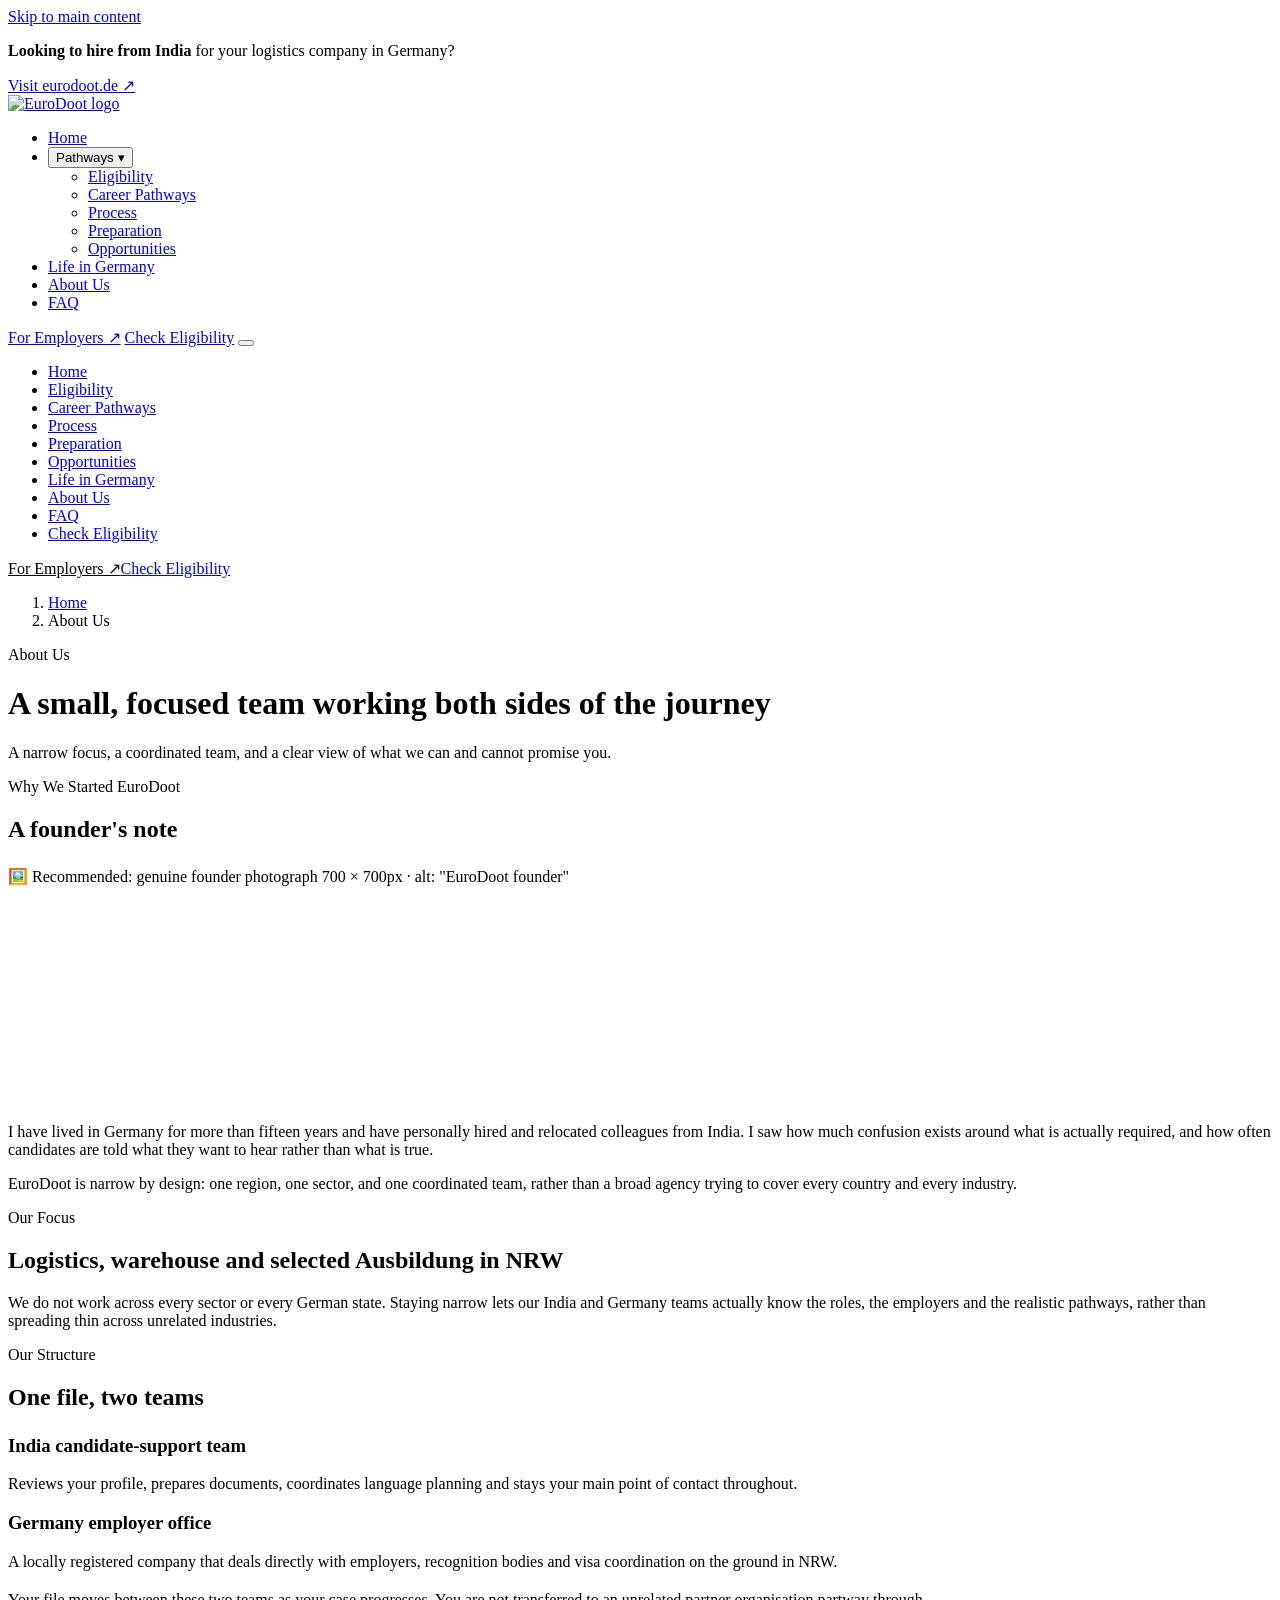
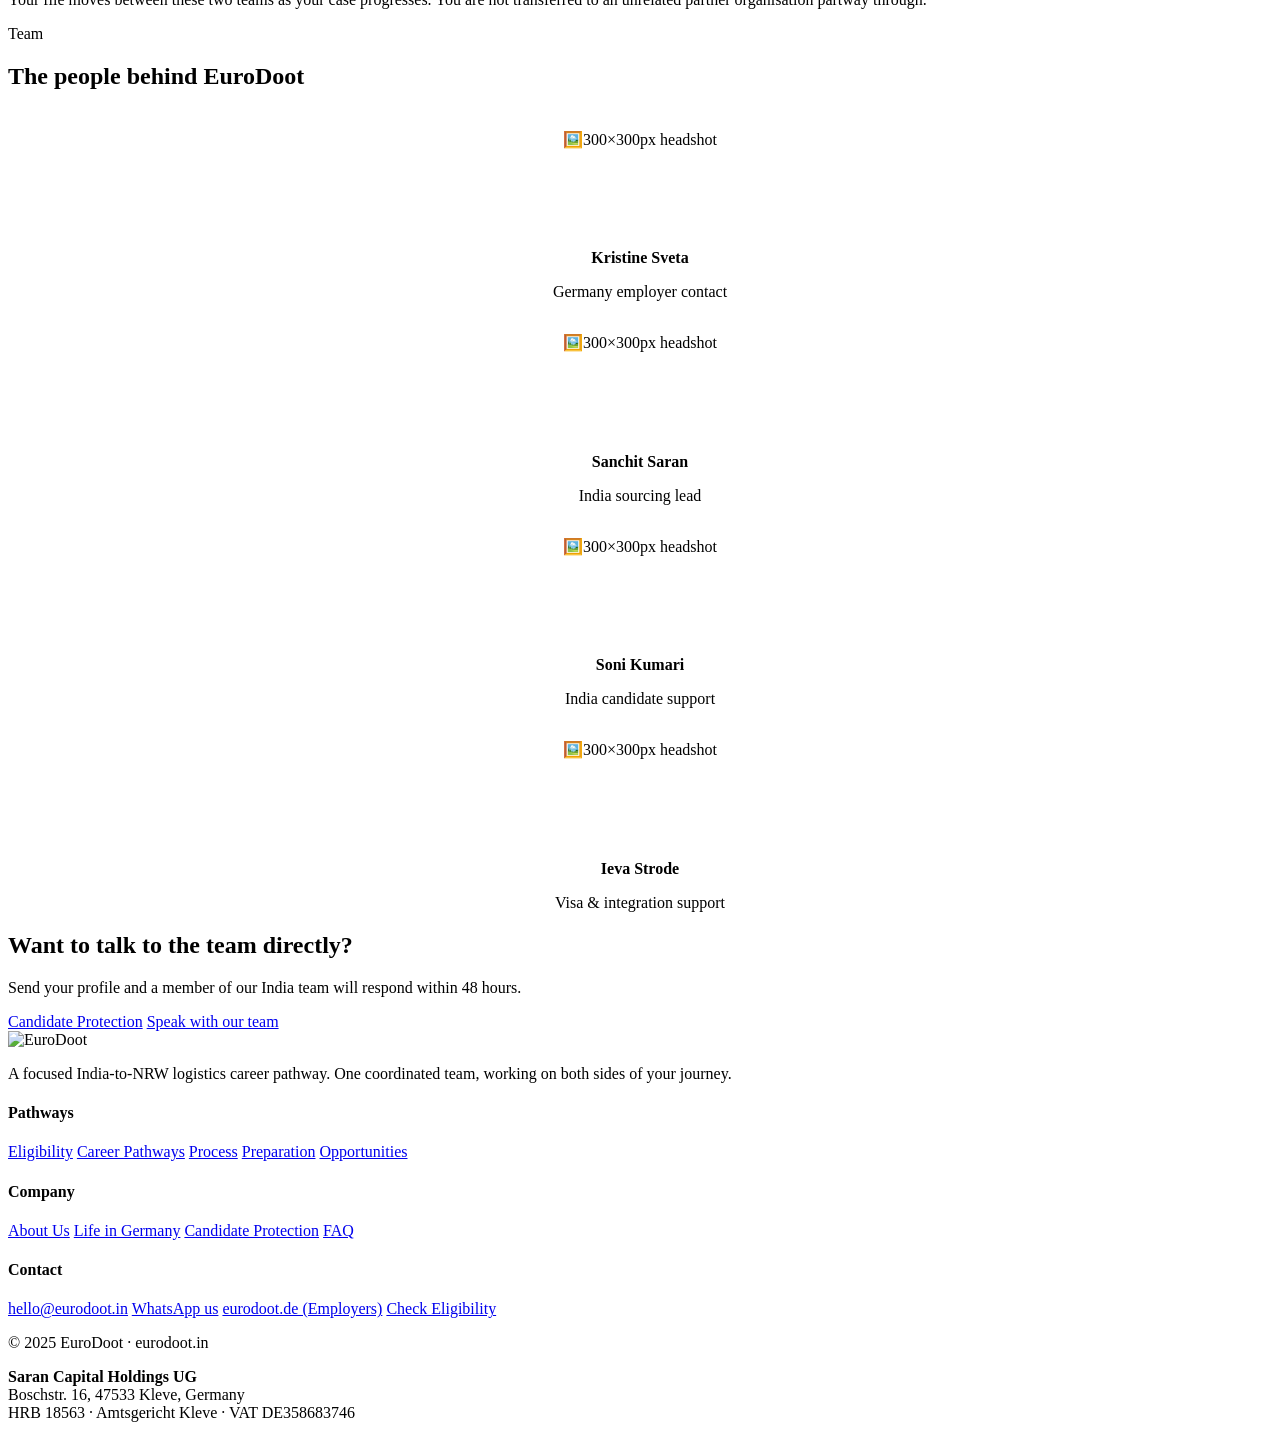
==== about.html @ 1fe2af6f "Add files via upload" ====
<!DOCTYPE html>
<html lang="en">
<head>
<meta charset="UTF-8">
<meta name="viewport" content="width=device-width, initial-scale=1.0">
<title>About EuroDoot: India-to-Germany Logistics Careers | EuroDoot</title>
<meta name="description" content="EuroDoot is a focused India-to-NRW logistics career pathway, with a candidate-support team in India and a registered employer office in Germany.">
<link rel="canonical" href="https://eurodoot.in/about.html">
<meta property="og:type" content="website">
<meta property="og:title" content="About EuroDoot: India-to-Germany Logistics Careers | EuroDoot">
<meta property="og:description" content="EuroDoot is a focused India-to-NRW logistics career pathway, with a candidate-support team in India and a registered employer office in Germany.">
<meta property="og:url" content="https://eurodoot.in/about.html">
<meta property="og:site_name" content="EuroDoot">
<meta name="twitter:card" content="summary">
<meta name="twitter:title" content="About EuroDoot: India-to-Germany Logistics Careers | EuroDoot">
<meta name="twitter:description" content="EuroDoot is a focused India-to-NRW logistics career pathway, with a candidate-support team in India and a registered employer office in Germany.">
<link rel="icon" href="assets/images/favicon.png" sizes="32x32">
<link href="https://fonts.googleapis.com/css2?family=Playfair+Display:ital,wght@0,400;0,600;1,400&family=Outfit:wght@300;400;500;600;700&display=swap" rel="stylesheet">
<link rel="stylesheet" href="assets/style.css">
<script type="application/ld+json">
{
  "@context": "https://schema.org",
  "@type": "Organization",
  "name": "EuroDoot",
  "alternateName": "Saran Capital Holdings UG",
  "url": "https://eurodoot.in",
  "email": "hello@eurodoot.in",
  "address": {
    "@type": "PostalAddress",
    "streetAddress": "Boschstr. 16",
    "postalCode": "47533",
    "addressLocality": "Kleve",
    "addressCountry": "DE"
  }
}
</script>
<script type="application/ld+json">
{
  "@context": "https://schema.org",
  "@type": "BreadcrumbList",
  "itemListElement": [
    {"@type": "ListItem", "position": 1, "name": "Home", "item": "https://eurodoot.in/index.html"},
    {"@type": "ListItem", "position": 2, "name": "About Us", "item": "https://eurodoot.in/about.html"}
  ]
}
</script>

</head>
<body>
<a href="#main" class="skip-link">Skip to main content</a>
<div class="top-banner">
  <div class="tb-inner">
    <p><strong>Looking to hire from India</strong> for your logistics company in Germany?</p>
    <a href="https://eurodoot.de" class="tb-link" target="_blank" rel="noopener">Visit eurodoot.de ↗</a>
  </div>
</div>
<header class="site-nav">
  <div class="nav-inner">
    <a href="index.html" class="nav-logo" aria-label="EuroDoot home"><img src="assets/images/logo.png" alt="EuroDoot logo"></a>
    <nav aria-label="Primary">
      <ul class="nav-links"><li><a href="index.html">Home</a></li><li class="has-dropdown"><button type="button" aria-haspopup="true" aria-expanded="false">Pathways <span class="caret">▾</span></button><ul class="dropdown-menu"><li><a href="eligibility.html">Eligibility</a></li><li><a href="career-pathways.html">Career Pathways</a></li><li><a href="process.html">Process</a></li><li><a href="preparation.html">Preparation</a></li><li><a href="opportunities.html">Opportunities</a></li></ul></li><li><a href="life-in-nrw.html">Life in Germany</a></li><li><a href="about.html" aria-current="page">About Us</a></li><li><a href="faq.html">FAQ</a></li></ul>
    </nav>
    <div class="nav-right">
      <a href="https://eurodoot.de" class="nav-employer" target="_blank" rel="noopener">For Employers ↗</a>
      <a href="apply.html" class="nav-cta">Check Eligibility</a>
      <button class="nav-toggle" aria-label="Open menu" aria-expanded="false" aria-controls="mobilePanel">
        <span></span><span></span><span></span>
      </button>
    </div>
  </div>
  <div class="mobile-panel" id="mobilePanel"><ul><li><a href="index.html">Home</a></li><li><a href="eligibility.html">Eligibility</a></li><li><a href="career-pathways.html">Career Pathways</a></li><li><a href="process.html">Process</a></li><li><a href="preparation.html">Preparation</a></li><li><a href="opportunities.html">Opportunities</a></li><li><a href="life-in-nrw.html">Life in Germany</a></li><li><a href="about.html" aria-current="page">About Us</a></li><li><a href="faq.html">FAQ</a></li><li><a href="apply.html">Check Eligibility</a></li></ul><a href="https://eurodoot.de" target="_blank" class="mobile-cta" style="background:#fff;border:1px solid var(--divider);color:var(--ink);margin-bottom:.6rem">For Employers ↗</a><a href="apply.html" class="mobile-cta">Check Eligibility</a></div>
</header>

<nav class="breadcrumb" aria-label="Breadcrumb">
  <ol><li><a href="index.html">Home</a></li><li aria-current="page">About Us</li></ol>
</nav>
<main id="main">

<div class="page-hero">
  <div class="container">
    <span class="page-eyebrow">About Us</span>
    <h1>A small, focused team working both sides of the journey</h1>
    <p class="lead">A narrow focus, a coordinated team, and a clear view of what we can and cannot promise you.</p>
  </div>
</div>

<section>
  <div class="container">
    <span class="section-label">Why We Started EuroDoot</span>
    <h2>A founder's note</h2>
    <div class="grid-2" style="align-items:center;margin-top:1.5rem">
      <div class="img-placeholder" style="min-height:240px">
        <span class="ip-icon">🖼️</span>
        <span>Recommended: genuine founder photograph</span>
        <span class="ip-dims">700 &times; 700px &middot; alt: "EuroDoot founder"</span>
      </div>
      <div>
        <p>I have lived in Germany for more than fifteen years and have personally hired and relocated colleagues from India. I saw how much confusion exists around what is actually required, and how often candidates are told what they want to hear rather than what is true.</p>
        <p>EuroDoot is narrow by design: one region, one sector, and one coordinated team, rather than a broad agency trying to cover every country and every industry.</p>
      </div>
    </div>
  </div>
</section>

<section class="alt-bg">
  <div class="container">
    <span class="section-label">Our Focus</span>
    <h2>Logistics, warehouse and selected Ausbildung in NRW</h2>
    <p>We do not work across every sector or every German state. Staying narrow lets our India and Germany teams actually know the roles, the employers and the realistic pathways, rather than spreading thin across unrelated industries.</p>
  </div>
</section>

<section>
  <div class="container">
    <span class="section-label">Our Structure</span>
    <h2>One file, two teams</h2>
    <div class="grid-2" style="margin-top:1.5rem">
      <div class="card-white">
        <h3>India candidate-support team</h3>
        <p>Reviews your profile, prepares documents, coordinates language planning and stays your main point of contact throughout.</p>
      </div>
      <div class="card-white">
        <h3>Germany employer office</h3>
        <p>A locally registered company that deals directly with employers, recognition bodies and visa coordination on the ground in NRW.</p>
      </div>
    </div>
    <p style="margin-top:1.25rem">Your file moves between these two teams as your case progresses. You are not transferred to an unrelated partner organisation partway through.</p>
  </div>
</section>

<section class="alt-bg">
  <div class="container">
    <span class="section-label">Team</span>
    <h2>The people behind EuroDoot</h2>
    <div class="grid-4" style="margin-top:1.5rem">
      <div class="card-white" style="text-align:center">
        <div class="img-placeholder" style="min-height:90px;padding:1rem"><span class="ip-icon">🖼️</span><span class="ip-dims">300&times;300px headshot</span></div>
        <h3 style="margin-top:.85rem;font-size:1rem">Kristine Sveta</h3>
        <p>Germany employer contact</p>
      </div>
      <div class="card-white" style="text-align:center">
        <div class="img-placeholder" style="min-height:90px;padding:1rem"><span class="ip-icon">🖼️</span><span class="ip-dims">300&times;300px headshot</span></div>
        <h3 style="margin-top:.85rem;font-size:1rem">Sanchit Saran</h3>
        <p>India sourcing lead</p>
      </div>
      <div class="card-white" style="text-align:center">
        <div class="img-placeholder" style="min-height:90px;padding:1rem"><span class="ip-icon">🖼️</span><span class="ip-dims">300&times;300px headshot</span></div>
        <h3 style="margin-top:.85rem;font-size:1rem">Soni Kumari</h3>
        <p>India candidate support</p>
      </div>
      <div class="card-white" style="text-align:center">
        <div class="img-placeholder" style="min-height:90px;padding:1rem"><span class="ip-icon">🖼️</span><span class="ip-dims">300&times;300px headshot</span></div>
        <h3 style="margin-top:.85rem;font-size:1rem">Ieva Strode</h3>
        <p>Visa &amp; integration support</p>
      </div>
    </div>
  </div>
</section>
<section class="next-steps">
  <div class="container">
    <div>
      <h2>Want to talk to the team directly?</h2>
      <p>Send your profile and a member of our India team will respond within 48 hours.</p>
    </div>
    <div class="next-links">
      <a href="candidate-protection.html" class="next-link">Candidate Protection</a>
      <a href="apply.html" class="next-cta">Speak with our team</a>
    </div>
  </div>
</section>

</main>
<footer class="site-footer">
  <div class="footer-inner">
    <div class="footer-top">
      <div class="footer-brand">
        <img src="assets/images/logo.png" alt="EuroDoot" class="footer-logo">
        <p>A focused India-to-NRW logistics career pathway. One coordinated team, working on both sides of your journey.</p>
      </div>
      <div class="footer-col">
        <h4>Pathways</h4>
        <a href="eligibility.html">Eligibility</a>
        <a href="career-pathways.html">Career Pathways</a>
        <a href="process.html">Process</a>
        <a href="preparation.html">Preparation</a>
        <a href="opportunities.html">Opportunities</a>
      </div>
      <div class="footer-col">
        <h4>Company</h4>
        <a href="about.html">About Us</a>
        <a href="life-in-nrw.html">Life in Germany</a>
        <a href="candidate-protection.html">Candidate Protection</a>
        <a href="faq.html">FAQ</a>
      </div>
      <div class="footer-col">
        <h4>Contact</h4>
        <a href="mailto:hello@eurodoot.in">hello@eurodoot.in</a>
        <a href="https://wa.me/919310527346">WhatsApp us</a>
        <a href="https://eurodoot.de" target="_blank" rel="noopener">eurodoot.de (Employers)</a>
        <a href="apply.html">Check Eligibility</a>
      </div>
    </div>
    <div class="footer-bottom">
      <p class="footer-copy">&copy; 2025 EuroDoot &middot; eurodoot.in</p>
      <p class="footer-verify"><strong>Saran Capital Holdings UG</strong><br>Boschstr. 16, 47533 Kleve, Germany<br>HRB 18563 &middot; Amtsgericht Kleve &middot; VAT DE358683746</p>
    </div>
  </div>
</footer>

<script src="assets/script.js"></script>
</body>
</html>
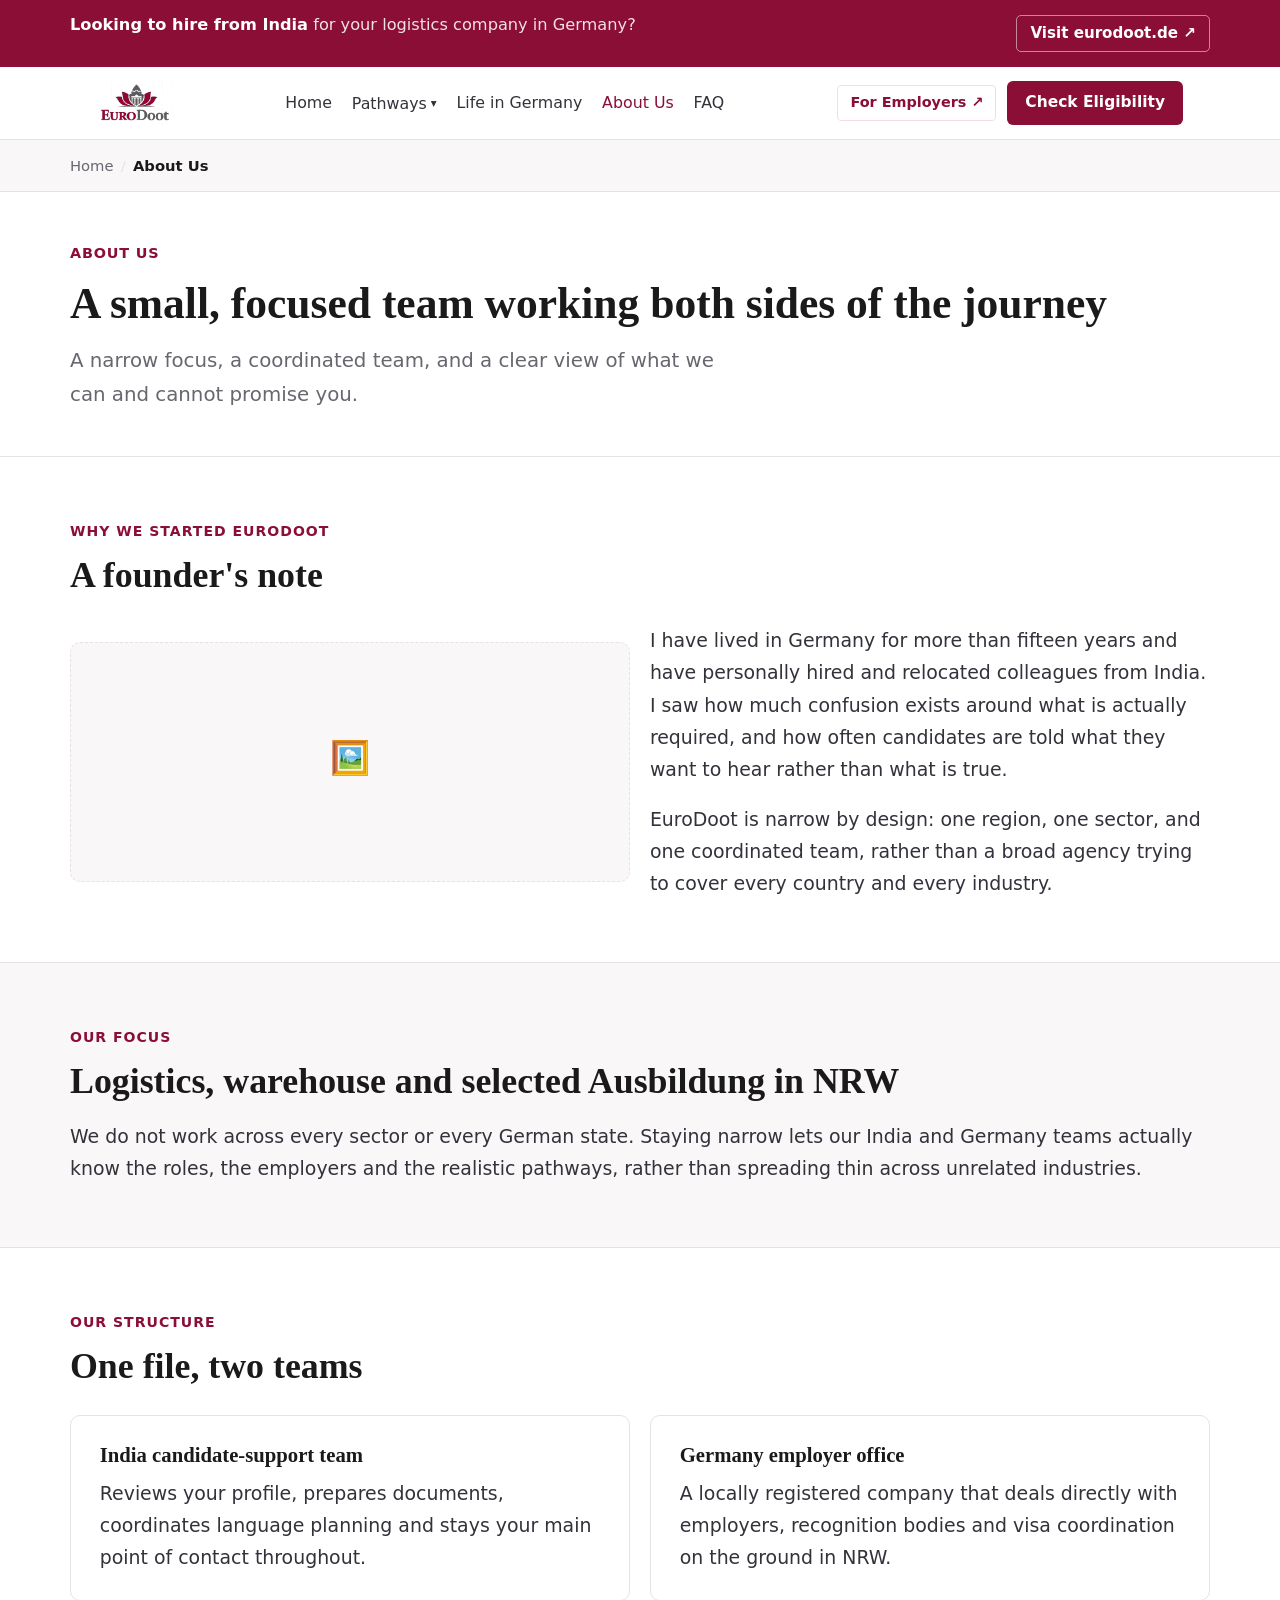
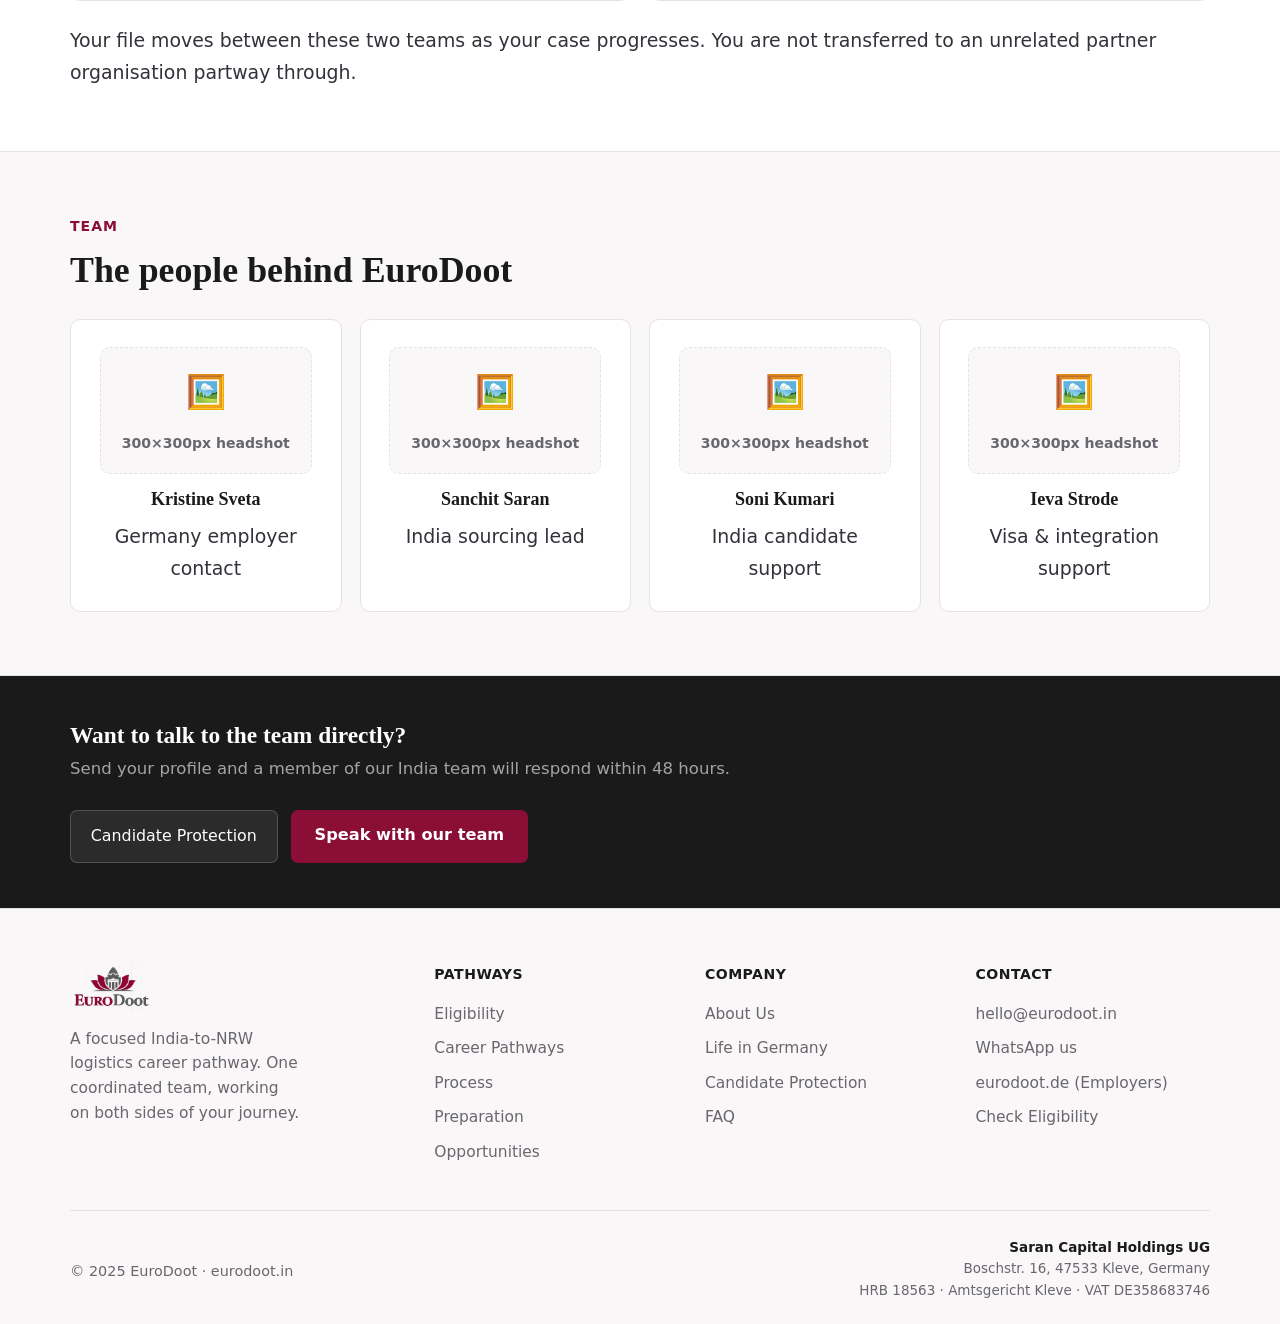
==== commit 729ed6c2: "Update about.html" ====
--- a/about.html
+++ b/about.html
@@ -91,8 +91,6 @@
     <div class="grid-2" style="align-items:center;margin-top:1.5rem">
       <div class="img-placeholder" style="min-height:240px">
         <span class="ip-icon">🖼️</span>
-        <span>Recommended: genuine founder photograph</span>
-        <span class="ip-dims">700 &times; 700px &middot; alt: "EuroDoot founder"</span>
       </div>
       <div>
         <p>I have lived in Germany for more than fifteen years and have personally hired and relocated colleagues from India. I saw how much confusion exists around what is actually required, and how often candidates are told what they want to hear rather than what is true.</p>
--- a/assets/style.css
+++ b/assets/style.css
@@ -0,0 +1,229 @@
+/* EuroDoot — shared stylesheet. Burgundy / grey / white brand system. */
+*,*::before,*::after{box-sizing:border-box;margin:0;padding:0}
+:root{
+  --burg:#8B0E36; --crim:#A91C44; --burgl:#FBEEF1; --burgl2:#F5DCE3;
+  --ink:#1A1A1A; --body:#33323A; --muted:#68666E;
+  --divider:#E7E1E4; --offwh:#FAF7F8; --white:#FFFFFF;
+  --grey:#5B5B5E; --green:#1A5232; --greenl:#EBF5EE;
+  --ff-display:'Playfair Display',Georgia,serif;
+  --ff-body:'Outfit',system-ui,sans-serif;
+  --max:1140px; --r:10px; --nav-h:72px;
+}
+html{scroll-behavior:smooth;font-size:18px}
+img{max-width:100%;height:auto;display:block}
+body{font-family:var(--ff-body);color:var(--body);background:var(--white);line-height:1.65;font-size:1.05rem;overflow-x:hidden;-webkit-text-size-adjust:100%}
+a{color:inherit}
+ul{list-style:none}
+h1,h2,h3{font-family:var(--ff-display);color:var(--ink);font-weight:600;line-height:1.2}
+.visually-hidden{position:absolute;left:-9999px}
+
+/* ── SKIP LINK ── */
+.skip-link{position:absolute;left:-9999px;top:0;background:var(--burg);color:#fff;padding:.6rem 1rem;z-index:1000;border-radius:0 0 6px 0}
+.skip-link:focus{left:0}
+
+/* ── TOP BANNER ── */
+.top-banner{background:var(--burg);padding:.6rem 1.5rem}
+.tb-inner{max-width:var(--max);margin:0 auto;display:flex;align-items:center;justify-content:space-between;gap:1rem;flex-wrap:wrap}
+.tb-inner p{color:rgba(255,255,255,.88);font-size:.9rem}
+.tb-inner strong{color:#fff}
+.tb-link{font-size:.84rem;color:#fff;font-weight:600;text-decoration:none;border:1px solid rgba(255,255,255,.5);padding:5px 13px;border-radius:5px;white-space:nowrap}
+.tb-link:hover{background:#fff;color:var(--burg)}
+
+/* ── NAV ── */
+.site-nav{position:sticky;top:0;left:0;right:0;z-index:200;background:rgba(255,255,255,.98);backdrop-filter:blur(10px);border-bottom:1px solid var(--divider)}
+.nav-inner{max-width:var(--max);margin:0 auto;padding:0 1.5rem;height:var(--nav-h);display:flex;align-items:center;justify-content:space-between;gap:1rem}
+.nav-logo{display:flex;align-items:center;flex-shrink:0;text-decoration:none}
+.nav-logo img{height:44px;width:auto}
+.nav-links{display:flex;align-items:center;gap:1.1rem;list-style:none}
+.nav-links > li{position:relative}
+.nav-links a{color:var(--body);text-decoration:none;font-size:.88rem;font-weight:500;transition:color .15s;display:inline-flex;align-items:center;gap:4px;padding:.4rem 0}
+.nav-links a:hover,.nav-links a[aria-current="page"]{color:var(--burg)}
+.has-dropdown > button{background:none;border:none;color:var(--body);font-size:.88rem;font-weight:500;cursor:pointer;display:flex;align-items:center;gap:4px;font-family:var(--ff-body);padding:.4rem 0}
+.has-dropdown > button:hover,.has-dropdown.open > button{color:var(--burg)}
+.caret{font-size:.65rem;transition:transform .15s}
+.has-dropdown.open .caret{transform:rotate(180deg)}
+.dropdown-menu{position:absolute;top:100%;left:0;background:#fff;border:1px solid var(--divider);border-radius:8px;box-shadow:0 12px 32px rgba(20,10,16,.12);min-width:220px;padding:.5rem;display:none;list-style:none}
+.has-dropdown.open .dropdown-menu{display:block}
+.dropdown-menu li a{display:block;padding:.55rem .75rem;border-radius:6px;font-size:.88rem}
+.dropdown-menu li a:hover{background:var(--offwh);color:var(--burg)}
+.nav-right{display:flex;align-items:center;gap:.6rem}
+.nav-employer{font-size:.8rem;color:var(--burg);font-weight:600;text-decoration:none;border:1px solid var(--burgl2);padding:5px 12px;border-radius:4px;white-space:nowrap}
+.nav-employer:hover{background:var(--burg);color:#fff;border-color:var(--burg)}
+.nav-cta{background:var(--burg);color:#fff;border:none;font-size:.86rem;font-weight:600;padding:9px 18px;border-radius:6px;cursor:pointer;font-family:var(--ff-body);text-decoration:none;white-space:nowrap;display:inline-block}
+.nav-cta:hover{background:var(--crim)}
+.nav-toggle{display:none;background:none;border:1px solid var(--divider);border-radius:6px;width:42px;height:42px;cursor:pointer;flex-shrink:0}
+.nav-toggle span{display:block;width:20px;height:2px;background:var(--ink);margin:4px auto;transition:.2s}
+
+/* mobile nav panel — hidden by default at every screen size; only shown via .open inside the mobile media query below */
+.mobile-panel{display:none}
+
+/* mobile nav */
+@media(max-width:980px){
+  .nav-links{display:none}
+  .nav-employer{display:none}
+  .nav-toggle{display:block}
+  .mobile-panel{position:fixed;top:var(--nav-h);left:0;right:0;bottom:0;background:#fff;z-index:199;padding:1.5rem;overflow-y:auto;border-top:1px solid var(--divider)}
+  .mobile-panel.open{display:block}
+  .mobile-panel ul{display:flex;flex-direction:column;gap:.25rem}
+  .mobile-panel a{display:block;padding:.85rem .25rem;font-size:1.02rem;font-weight:500;color:var(--ink);text-decoration:none;border-bottom:1px solid var(--divider)}
+  .mobile-panel a[aria-current="page"]{color:var(--burg)}
+  .mobile-cta{display:block;margin-top:1.25rem;background:var(--burg);color:#fff;text-align:center;padding:.9rem;border-radius:7px;font-weight:600;text-decoration:none}
+}
+
+/* ── BREADCRUMB ── */
+.breadcrumb{background:var(--offwh);border-bottom:1px solid var(--divider);padding:.75rem 1.5rem}
+.breadcrumb ol{max-width:var(--max);margin:0 auto;display:flex;gap:.4rem;flex-wrap:wrap;font-size:.82rem;color:var(--muted);list-style:none}
+.breadcrumb a{color:var(--muted);text-decoration:none}
+.breadcrumb a:hover{color:var(--burg)}
+.breadcrumb li:not(:last-child)::after{content:'/';margin-left:.4rem;color:var(--divider)}
+.breadcrumb li[aria-current]{color:var(--ink);font-weight:600}
+
+/* ── PAGE HERO (non-home) ── */
+.page-hero{padding:2.75rem 1.5rem 2.5rem;background:#fff;border-bottom:1px solid var(--divider)}
+.page-hero .container{max-width:var(--max);margin:0 auto}
+.page-eyebrow{font-size:.8rem;font-weight:700;letter-spacing:.8px;text-transform:uppercase;color:var(--burg);margin-bottom:.6rem;display:block}
+.page-hero h1{font-size:clamp(1.8rem,3.4vw,2.5rem);margin-bottom:.85rem}
+.page-hero .lead{font-size:1.1rem;color:var(--muted);max-width:680px;line-height:1.7}
+
+/* ── HOME HERO ── */
+.home-hero{padding:3rem 1.5rem 3.5rem;background:#fff}
+.home-hero .container{max-width:var(--max);margin:0 auto;display:grid;grid-template-columns:1.1fr .9fr;gap:3rem;align-items:center}
+.home-hero h1{font-size:clamp(2.1rem,4.2vw,3rem);margin-bottom:1.1rem}
+.home-hero .lead{font-size:1.12rem;color:var(--body);line-height:1.75;max-width:560px;margin-bottom:1.75rem}
+.trust-line{font-size:.92rem;color:var(--muted);font-weight:500;margin-bottom:1.75rem}
+.trust-line strong{color:var(--burg)}
+.hero-actions{display:flex;gap:.85rem;flex-wrap:wrap}
+
+/* ── GENERIC LAYOUT ── */
+main{display:block}
+section{padding:3.5rem 1.5rem}
+.container{max-width:var(--max);margin:0 auto}
+.section-label{font-size:.78rem;font-weight:700;letter-spacing:1px;text-transform:uppercase;color:var(--burg);margin-bottom:.6rem;display:block}
+h2{font-size:clamp(1.55rem,2.8vw,2.05rem);margin-bottom:.9rem}
+h3{font-size:1.15rem;margin-bottom:.5rem}
+.section-sub{font-size:1.05rem;color:var(--muted);line-height:1.7;max-width:680px}
+.alt-bg{background:var(--offwh);border-top:1px solid var(--divider);border-bottom:1px solid var(--divider)}
+p{margin-bottom:1rem;line-height:1.7}
+p:last-child{margin-bottom:0}
+
+/* ── BUTTONS ── */
+.btn{display:inline-flex;align-items:center;gap:8px;text-decoration:none;border-radius:7px;font-weight:600;font-size:.96rem;cursor:pointer;transition:all .15s;border:none;padding:13px 24px;font-family:var(--ff-body)}
+.btn-primary{background:var(--burg);color:#fff}
+.btn-primary:hover{background:var(--crim)}
+.btn-ghost{background:#fff;border:1.5px solid var(--divider);color:var(--ink)}
+.btn-ghost:hover{border-color:var(--burg);color:var(--burg)}
+
+/* ── CARDS / GRIDS ── */
+.grid-2{display:grid;grid-template-columns:1fr 1fr;gap:1.1rem}
+.grid-3{display:grid;grid-template-columns:1fr 1fr 1fr;gap:1.1rem}
+.grid-4{display:grid;grid-template-columns:repeat(4,1fr);gap:1rem}
+.card{background:var(--offwh);border:1px solid var(--divider);border-radius:var(--r);padding:1.5rem 1.6rem}
+.card-white{background:#fff;border:1px solid var(--divider);border-radius:var(--r);padding:1.5rem 1.6rem}
+.card h3{margin-bottom:.5rem}
+.card p{font-size:.94rem;color:var(--muted)}
+
+/* list with check style */
+.check-list{display:flex;flex-direction:column;gap:.55rem}
+.check-list li{display:flex;gap:.6rem;align-items:flex-start;font-size:.96rem;color:var(--body);line-height:1.55}
+.check-list li::before{content:'✓';color:var(--burg);font-weight:700;flex-shrink:0}
+.check-list.muted li::before{content:'–';color:var(--muted)}
+
+/* steps */
+.steps-grid{display:grid;grid-template-columns:repeat(4,1fr);gap:1px;background:var(--divider);border-radius:var(--r);overflow:hidden}
+.step-cell{background:#fff;padding:1.5rem 1.4rem}
+.step-n{width:34px;height:34px;border-radius:50%;background:var(--burg);color:#fff;font-size:.88rem;font-weight:700;display:flex;align-items:center;justify-content:center;margin-bottom:.85rem}
+.step-cell h3{font-size:.98rem;margin-bottom:.4rem}
+.step-cell p{font-size:.88rem;margin:0}
+
+/* table */
+.data-table{width:100%;border-collapse:collapse;margin-top:1rem;font-size:.92rem}
+.data-table th{text-align:left;background:var(--ink);color:#fff;padding:.7rem 1rem;font-size:.82rem;font-weight:600}
+.data-table td{padding:.7rem 1rem;border-bottom:1px solid var(--divider);background:#fff}
+.data-table tr:hover td{background:var(--offwh)}
+
+/* callout / note */
+.note{background:var(--burgl);border:1px solid var(--burgl2);border-radius:8px;padding:1.1rem 1.3rem;font-size:.94rem;color:var(--ink);line-height:1.65}
+.note-dark{background:#fff;border:1.5px solid var(--burg);border-radius:8px;padding:1.1rem 1.3rem;font-size:.94rem;color:var(--body);line-height:1.65}
+.note b{color:var(--burg)}
+.note-dark b{color:var(--burg)}
+
+/* image placeholder */
+.img-placeholder{background:var(--offwh);border:1.5px dashed var(--divider);border-radius:var(--r);display:flex;flex-direction:column;align-items:center;justify-content:center;text-align:center;padding:2rem 1.5rem;color:var(--muted);font-size:.85rem;gap:.4rem}
+.img-placeholder .ip-icon{font-size:1.8rem;margin-bottom:.3rem}
+.img-placeholder .ip-dims{font-size:.78rem;color:var(--muted);font-weight:600}
+
+/* FAQ accordion */
+.faq-list{max-width:780px}
+.faq-item{border-bottom:1px solid var(--divider)}
+.faq-q{width:100%;background:none;border:none;text-align:left;padding:1.1rem 0;display:flex;justify-content:space-between;align-items:center;gap:1rem;cursor:pointer;font-size:1rem;font-weight:700;color:var(--ink);font-family:var(--ff-body)}
+.faq-q::after{content:'+';color:var(--burg);font-size:1.3rem;flex-shrink:0;font-weight:300;transition:transform .2s}
+.faq-item.open .faq-q::after{transform:rotate(45deg)}
+.faq-a{max-height:0;overflow:hidden;transition:max-height .3s ease}
+.faq-item.open .faq-a{max-height:600px}
+.faq-a p{font-size:.94rem;color:var(--body);padding-bottom:1.1rem}
+.faq-group-title{font-size:.85rem;font-weight:700;letter-spacing:.5px;text-transform:uppercase;color:var(--burg);margin:2rem 0 .75rem}
+.faq-group-title:first-child{margin-top:0}
+
+/* form */
+.form-card{background:var(--offwh);border:1px solid var(--divider);border-radius:var(--r);overflow:hidden;max-width:720px}
+.form-card-head{background:var(--burg);padding:1.4rem 1.6rem}
+.form-card-head h2{color:#fff;font-size:1.25rem;margin-bottom:.2rem}
+.form-card-head p{color:rgba(255,255,255,.85);font-size:.9rem;margin:0}
+.form-body{padding:1.6rem}
+.form-row{margin-bottom:1.05rem}
+.form-row label{display:block;font-size:.84rem;font-weight:700;color:var(--ink);margin-bottom:.4rem}
+.form-row input,.form-row select,.form-row textarea{width:100%;border:1px solid var(--divider);border-radius:7px;padding:.65rem .9rem;font-size:.94rem;font-family:var(--ff-body);color:var(--body);background:#fff}
+.form-row input:focus,.form-row select:focus,.form-row textarea:focus{outline:none;border-color:var(--burg)}
+.form-2col{display:grid;grid-template-columns:1fr 1fr;gap:.8rem}
+.form-submit{width:100%;background:var(--burg);color:#fff;border:none;border-radius:7px;padding:.95rem;font-weight:700;font-size:.98rem;cursor:pointer;font-family:var(--ff-body);margin-top:.3rem}
+.form-submit:hover{background:var(--crim)}
+.form-note{font-size:.84rem;color:var(--muted);text-align:center;margin-top:.7rem;line-height:1.55}
+.consent-row{display:flex;gap:.6rem;align-items:flex-start;font-size:.86rem;color:var(--body);margin-bottom:1.1rem}
+.consent-row input{width:auto;margin-top:3px;flex-shrink:0}
+.confirm-box{display:none;background:var(--greenl);border:1px solid #BFE3CC;border-radius:8px;padding:1.25rem;font-size:.95rem;color:var(--green);line-height:1.6}
+.confirm-box.show{display:block}
+
+/* ── NEXT STEPS (bottom of content pages) ── */
+.next-steps{background:var(--ink);padding:2.5rem 1.5rem}
+.next-steps .container{max-width:var(--max);margin:0 auto;display:flex;justify-content:space-between;align-items:center;gap:1.5rem;flex-wrap:wrap}
+.next-steps h2{color:#fff;font-size:1.3rem;margin-bottom:.3rem}
+.next-steps p{color:rgba(255,255,255,.6);font-size:.92rem;margin:0}
+.next-links{display:flex;gap:.75rem;flex-wrap:wrap}
+.next-link{background:rgba(255,255,255,.08);border:1px solid rgba(255,255,255,.18);color:#fff;text-decoration:none;padding:.7rem 1.1rem;border-radius:7px;font-size:.88rem;font-weight:500}
+.next-link:hover{background:rgba(255,255,255,.16)}
+.next-cta{background:var(--burg);color:#fff;text-decoration:none;padding:.7rem 1.3rem;border-radius:7px;font-size:.9rem;font-weight:700}
+.next-cta:hover{background:var(--crim)}
+
+/* ── FOOTER ── */
+.site-footer{background:var(--offwh);border-top:1px solid var(--divider);padding:3rem 1.5rem 1.25rem}
+.footer-inner{max-width:var(--max);margin:0 auto}
+.footer-top{display:grid;grid-template-columns:1.4fr 1fr 1fr 1fr;gap:2rem;padding-bottom:2rem;border-bottom:1px solid var(--divider)}
+.footer-logo{height:48px;width:auto;margin-bottom:.85rem}
+.footer-brand p{font-size:.86rem;line-height:1.6;color:var(--muted);max-width:230px}
+.footer-col h4{font-size:.78rem;font-weight:700;color:var(--ink);letter-spacing:.5px;text-transform:uppercase;margin-bottom:.85rem}
+.footer-col a{display:block;color:var(--muted);text-decoration:none;font-size:.86rem;margin-bottom:.5rem}
+.footer-col a:hover{color:var(--burg)}
+.footer-bottom{display:flex;justify-content:space-between;align-items:flex-end;padding-top:1.4rem;flex-wrap:wrap;gap:1rem}
+.footer-copy{font-size:.8rem;color:var(--muted)}
+.footer-verify{font-size:.75rem;color:var(--muted);text-align:right;line-height:1.6}
+.footer-verify strong{color:var(--ink)}
+
+/* ── RESPONSIVE ── */
+@media(max-width:980px){
+  .home-hero .container{grid-template-columns:1fr}
+  .grid-2,.grid-3,.grid-4,.steps-grid{grid-template-columns:1fr 1fr}
+  .footer-top{grid-template-columns:1fr 1fr}
+}
+@media(max-width:640px){
+  html{font-size:17px}
+  .nav-inner{padding:0 1rem}
+  .nav-logo img{height:36px}
+  section{padding:2.75rem 1rem}
+  .page-hero{padding:2rem 1rem}
+  .grid-2,.grid-3,.grid-4,.steps-grid,.form-2col{grid-template-columns:1fr}
+  .footer-top{grid-template-columns:1fr;gap:1.5rem}
+  .footer-bottom{flex-direction:column;align-items:flex-start}
+  .footer-verify{text-align:left}
+  .next-steps .container{flex-direction:column;align-items:flex-start}
+  .tb-inner{flex-direction:column;text-align:center}
+}
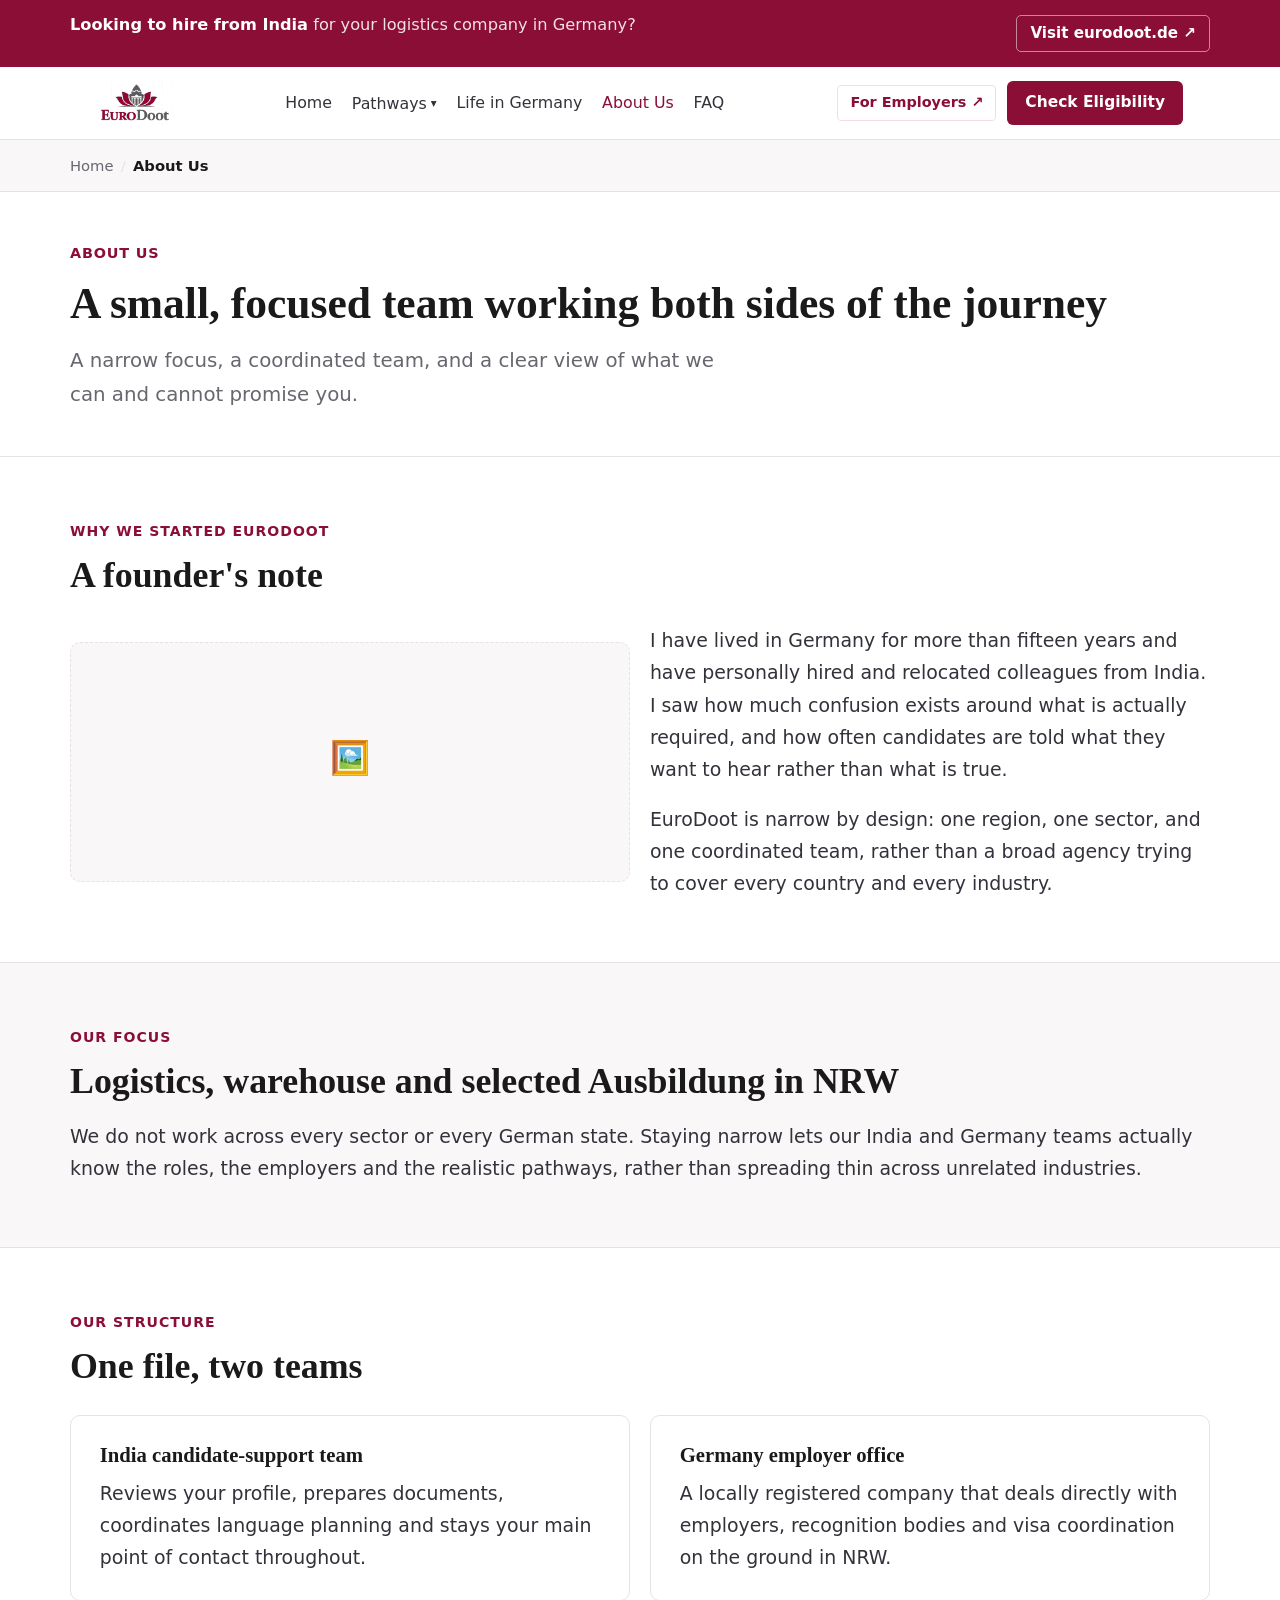
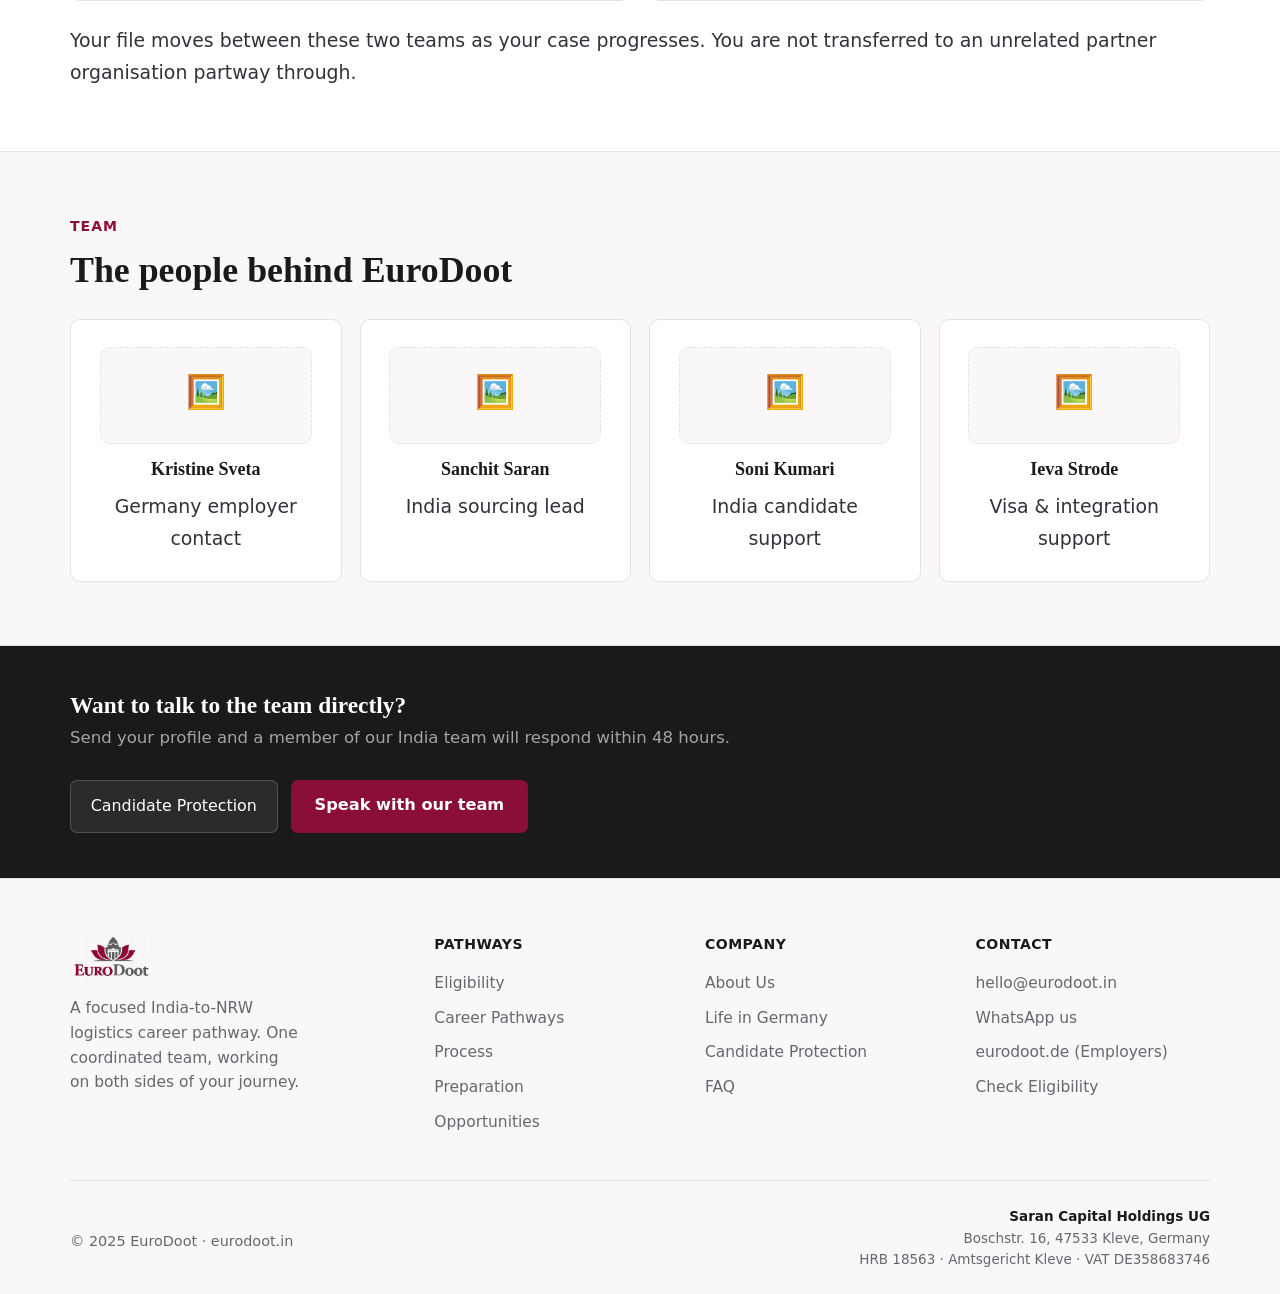
==== commit 454131a7: "Update about.html" ====
--- a/about.html
+++ b/about.html
@@ -132,22 +132,22 @@
     <h2>The people behind EuroDoot</h2>
     <div class="grid-4" style="margin-top:1.5rem">
       <div class="card-white" style="text-align:center">
-        <div class="img-placeholder" style="min-height:90px;padding:1rem"><span class="ip-icon">🖼️</span><span class="ip-dims">300&times;300px headshot</span></div>
+        <div class="img-placeholder" style="min-height:90px;padding:1rem"><span class="ip-icon">🖼️</span></div>
         <h3 style="margin-top:.85rem;font-size:1rem">Kristine Sveta</h3>
         <p>Germany employer contact</p>
       </div>
       <div class="card-white" style="text-align:center">
-        <div class="img-placeholder" style="min-height:90px;padding:1rem"><span class="ip-icon">🖼️</span><span class="ip-dims">300&times;300px headshot</span></div>
+        <div class="img-placeholder" style="min-height:90px;padding:1rem"><span class="ip-icon">🖼️</span></div>
         <h3 style="margin-top:.85rem;font-size:1rem">Sanchit Saran</h3>
         <p>India sourcing lead</p>
       </div>
       <div class="card-white" style="text-align:center">
-        <div class="img-placeholder" style="min-height:90px;padding:1rem"><span class="ip-icon">🖼️</span><span class="ip-dims">300&times;300px headshot</span></div>
+        <div class="img-placeholder" style="min-height:90px;padding:1rem"><span class="ip-icon">🖼️</span></div>
         <h3 style="margin-top:.85rem;font-size:1rem">Soni Kumari</h3>
         <p>India candidate support</p>
       </div>
       <div class="card-white" style="text-align:center">
-        <div class="img-placeholder" style="min-height:90px;padding:1rem"><span class="ip-icon">🖼️</span><span class="ip-dims">300&times;300px headshot</span></div>
+        <div class="img-placeholder" style="min-height:90px;padding:1rem"><span class="ip-icon">🖼️</span></div>
         <h3 style="margin-top:.85rem;font-size:1rem">Ieva Strode</h3>
         <p>Visa &amp; integration support</p>
       </div>
